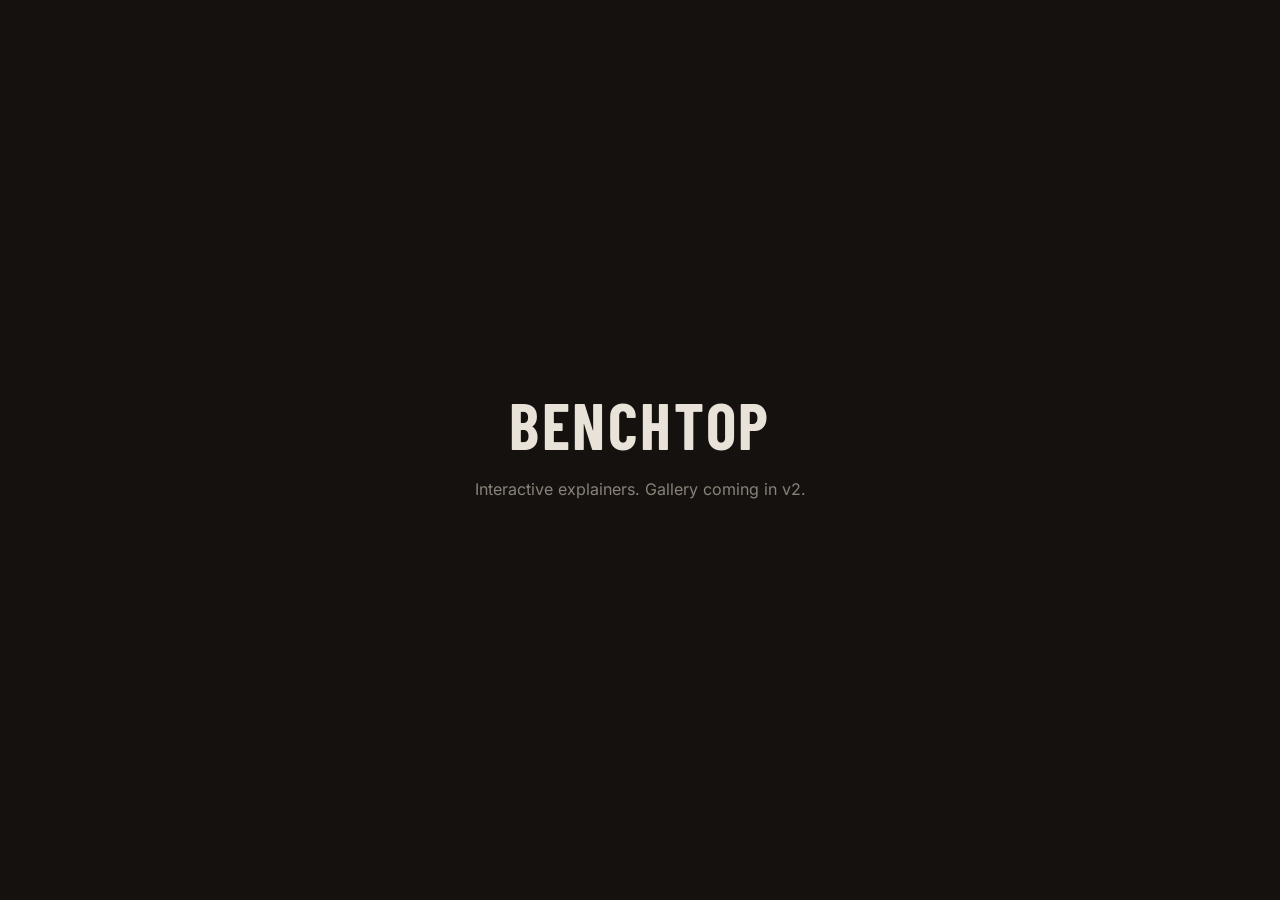
==== index.html @ c5a6adb7 "chore: scaffold repo, vendor three r0.186.1 and fonts Co-Authored-By: Claude Sonnet 5.5 <noreply@ant" ====
<!doctype html>
<html lang="en"><head><meta charset="utf-8"><meta name="viewport" content="width=device-width,initial-scale=1">
<title>benchtop</title><meta name="description" content="Interactive 3D explainers.">
<link rel="stylesheet" href="lib/fonts/fonts.css">
<style>body{margin:0;min-height:100vh;display:grid;place-content:center;background:#14110f;color:#e8e2d9;font:400 16px Inter,sans-serif;text-align:center}
h1{font:700 64px 'Barlow Condensed',sans-serif;letter-spacing:.04em;text-transform:uppercase;margin:0}p{color:#8a8279}</style></head>
<body><div><h1>benchtop</h1><p>Interactive explainers. Gallery coming in v2.</p></div></body></html>
---- lib/fonts/fonts.css ----
@font-face{font-family:'Barlow Condensed';font-weight:600;font-style:normal;font-display:swap;src:url('barlow-condensed-latin-600-normal.woff2') format('woff2')}
@font-face{font-family:'Barlow Condensed';font-weight:700;font-style:normal;font-display:swap;src:url('barlow-condensed-latin-700-normal.woff2') format('woff2')}
@font-face{font-family:'Inter';font-weight:400;font-style:normal;font-display:swap;src:url('inter-latin-400-normal.woff2') format('woff2')}
@font-face{font-family:'Inter';font-weight:600;font-style:normal;font-display:swap;src:url('inter-latin-600-normal.woff2') format('woff2')}
@font-face{font-family:'JetBrains Mono';font-weight:400;font-style:normal;font-display:swap;src:url('jetbrains-mono-latin-400-normal.woff2') format('woff2')}
@font-face{font-family:'JetBrains Mono';font-weight:500;font-style:normal;font-display:swap;src:url('jetbrains-mono-latin-500-normal.woff2') format('woff2')}
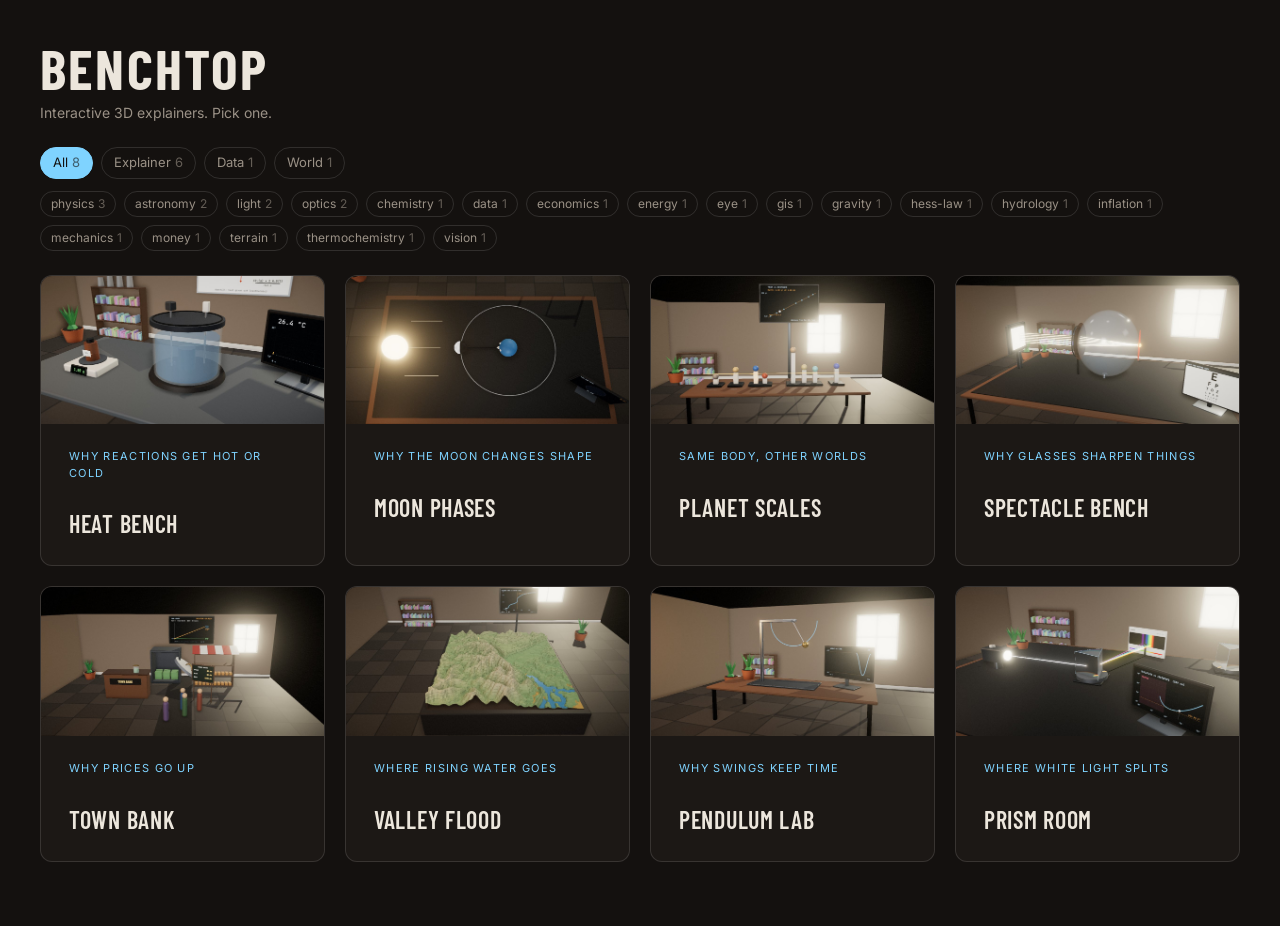
==== commit 80c9b5a4: "feat: gallery home page from works.json; All pages link in footer tools/meta.mjs rebuilds works.json" ====
--- a/index.html
+++ b/index.html
@@ -1,7 +1,63 @@
 <!doctype html>
 <html lang="en"><head><meta charset="utf-8"><meta name="viewport" content="width=device-width,initial-scale=1">
 <title>benchtop</title><meta name="description" content="Interactive 3D explainers.">
+<link rel="icon" href="data:image/svg+xml,%3Csvg xmlns='http://www.w3.org/2000/svg' viewBox='0 0 32 32'%3E%3Crect width='32' height='32' rx='7' fill='%2314110f'/%3E%3Ccircle cx='16' cy='16' r='7' fill='%237fd3ff'/%3E%3C/svg%3E">
 <link rel="stylesheet" href="lib/fonts/fonts.css">
-<style>body{margin:0;min-height:100vh;display:grid;place-content:center;background:#14110f;color:#e8e2d9;font:400 16px Inter,sans-serif;text-align:center}
-h1{font:700 64px 'Barlow Condensed',sans-serif;letter-spacing:.04em;text-transform:uppercase;margin:0}p{color:#8a8279}</style></head>
-<body><div><h1>benchtop</h1><p>Interactive explainers. Gallery coming in v2.</p></div></body></html>
+<style>
+:root{--bg:#14110f;--ink:#ece6dc;--ink-dim:#9a9186;--accent:#7fd3ff;--card:#1c1815;--line:rgba(255,255,255,.12)}
+body{margin:0;background:var(--bg);color:var(--ink);font:400 14px/1.5 Inter,system-ui,sans-serif}
+main{max-width:1200px;margin:0 auto;padding:40px 16px 64px}
+h1{font:700 56px/1 'Barlow Condensed','Arial Narrow',sans-serif;letter-spacing:.04em;text-transform:uppercase;margin:0}
+header p{color:var(--ink-dim);margin:6px 0 24px}
+nav{display:flex;flex-wrap:wrap;gap:8px;margin-bottom:12px}
+nav button{font:inherit;font-size:13px;color:var(--ink-dim);background:none;border:1px solid var(--line);border-radius:999px;padding:5px 12px;cursor:pointer}
+nav button:hover{color:var(--ink)}
+nav button[aria-pressed=true]{color:var(--bg);background:var(--accent);border-color:var(--accent)}
+nav button span{opacity:.6;margin-left:4px}
+#tags button{font-size:12px;padding:3px 10px}
+#grid{display:grid;grid-template-columns:repeat(auto-fill,minmax(260px,1fr));gap:20px;margin-top:24px}
+#grid a{display:block;color:inherit;text-decoration:none;background:var(--card);border:1px solid var(--line);border-radius:12px;overflow:hidden;transition:transform .15s,border-color .15s}
+#grid a:hover,#grid a:focus-visible{transform:translateY(-2px);border-color:var(--accent);outline:none}
+#grid img{display:block;width:100%;height:auto;aspect-ratio:1200/630;object-fit:cover;background:#000}
+#grid div{padding:12px 14px 14px}
+.k{font-size:11px;letter-spacing:.12em;text-transform:uppercase;color:var(--accent)}
+.t{font:600 24px/1.1 'Barlow Condensed','Arial Narrow',sans-serif;letter-spacing:.03em;text-transform:uppercase;margin-top:4px}
+#empty{color:var(--ink-dim)}
+:focus-visible{outline:2px solid var(--accent);outline-offset:2px}
+@media (prefers-reduced-motion:reduce){#grid a{transition:none}#grid a:hover{transform:none}}
+</style></head>
+<body><main>
+<header><h1>benchtop</h1><p>Interactive 3D explainers. Pick one.</p></header>
+<nav id="types" aria-label="Type"></nav>
+<nav id="tags" aria-label="Tag"></nav>
+<div id="grid"></div>
+<p id="empty" hidden>Nothing matches.</p>
+</main>
+<script type="module">
+const works = await (await fetch('works.json')).json();
+const $ = id => document.getElementById(id);
+const esc = t => String(t).replace(/[&<>"]/g, c => ({ '&': '&amp;', '<': '&lt;', '>': '&gt;', '"': '&quot;' }[c]));
+const count = (arr, f) => arr.reduce((m, w) => (f(w).forEach(k => m.set(k, (m.get(k) || 0) + 1)), m), new Map());
+let type = 'all', tag = null;
+
+function chip(label, n, on, click) {
+  const b = document.createElement('button');
+  b.innerHTML = `${esc(label)}<span>${n}</span>`; b.setAttribute('aria-pressed', on); b.onclick = click;
+  return b;
+}
+function render() {
+  const types = count(works, w => [w.type]);
+  $('types').replaceChildren(chip('All', works.length, type === 'all', () => { type = 'all'; tag = null; render(); }),
+    ...[...types].map(([t, n]) => chip(t[0].toUpperCase() + t.slice(1), n, type === t, () => { type = t; tag = null; render(); })));
+  const ofType = works.filter(w => type === 'all' || w.type === type);
+  const tags = [...count(ofType, w => w.tags)].sort((a, b) => b[1] - a[1] || a[0].localeCompare(b[0]));
+  $('tags').replaceChildren(...tags.map(([t, n]) => chip(t, n, tag === t, () => { tag = tag === t ? null : t; render(); })));
+  const shown = ofType.filter(w => !tag || w.tags.includes(tag));
+  $('grid').innerHTML = shown.map(w => `<a href="${w.slug}/" title="${esc(w.desc)}">
+    <img src="${w.slug}/thumb.jpg" alt="" loading="lazy" width="1200" height="630">
+    <div><div class="k">${esc(w.kicker)}</div><div class="t">${esc(w.title)}</div></div></a>`).join('');
+  $('empty').hidden = shown.length > 0;
+}
+render();
+</script>
+</body></html>
